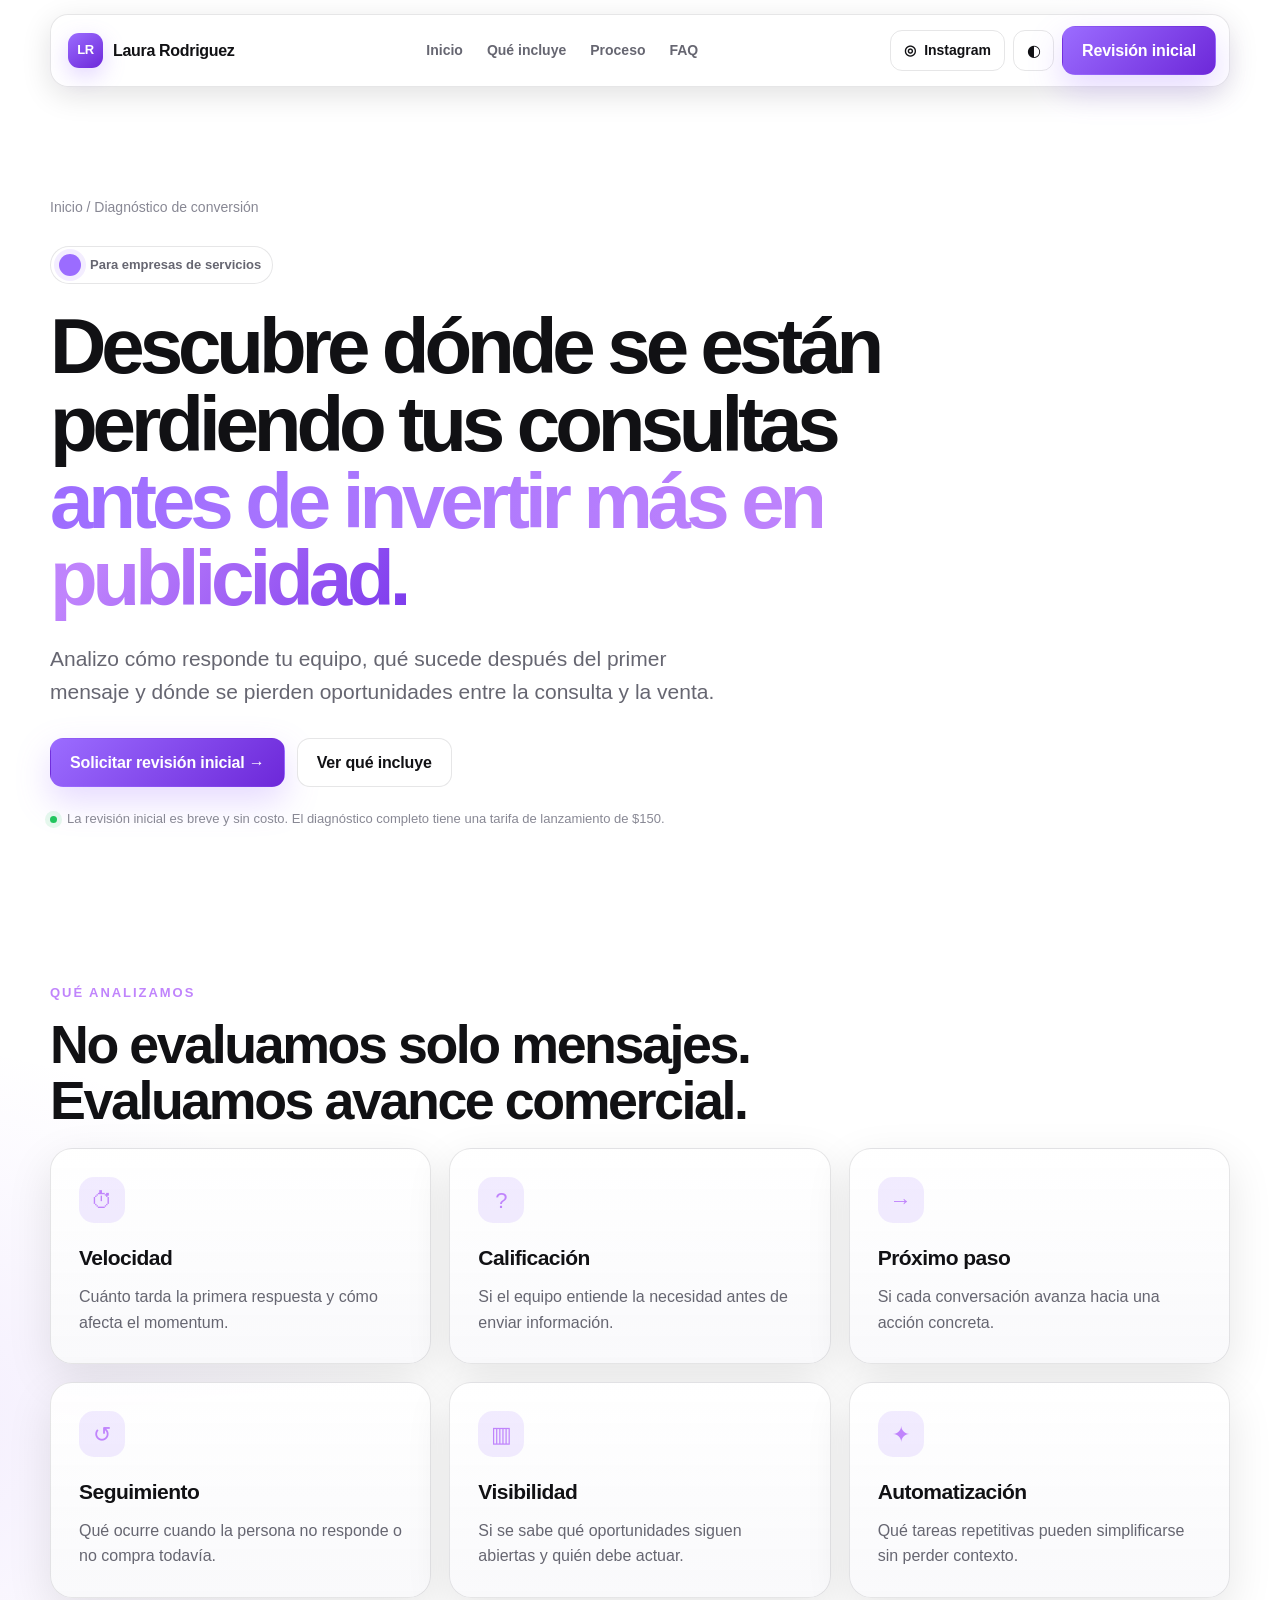
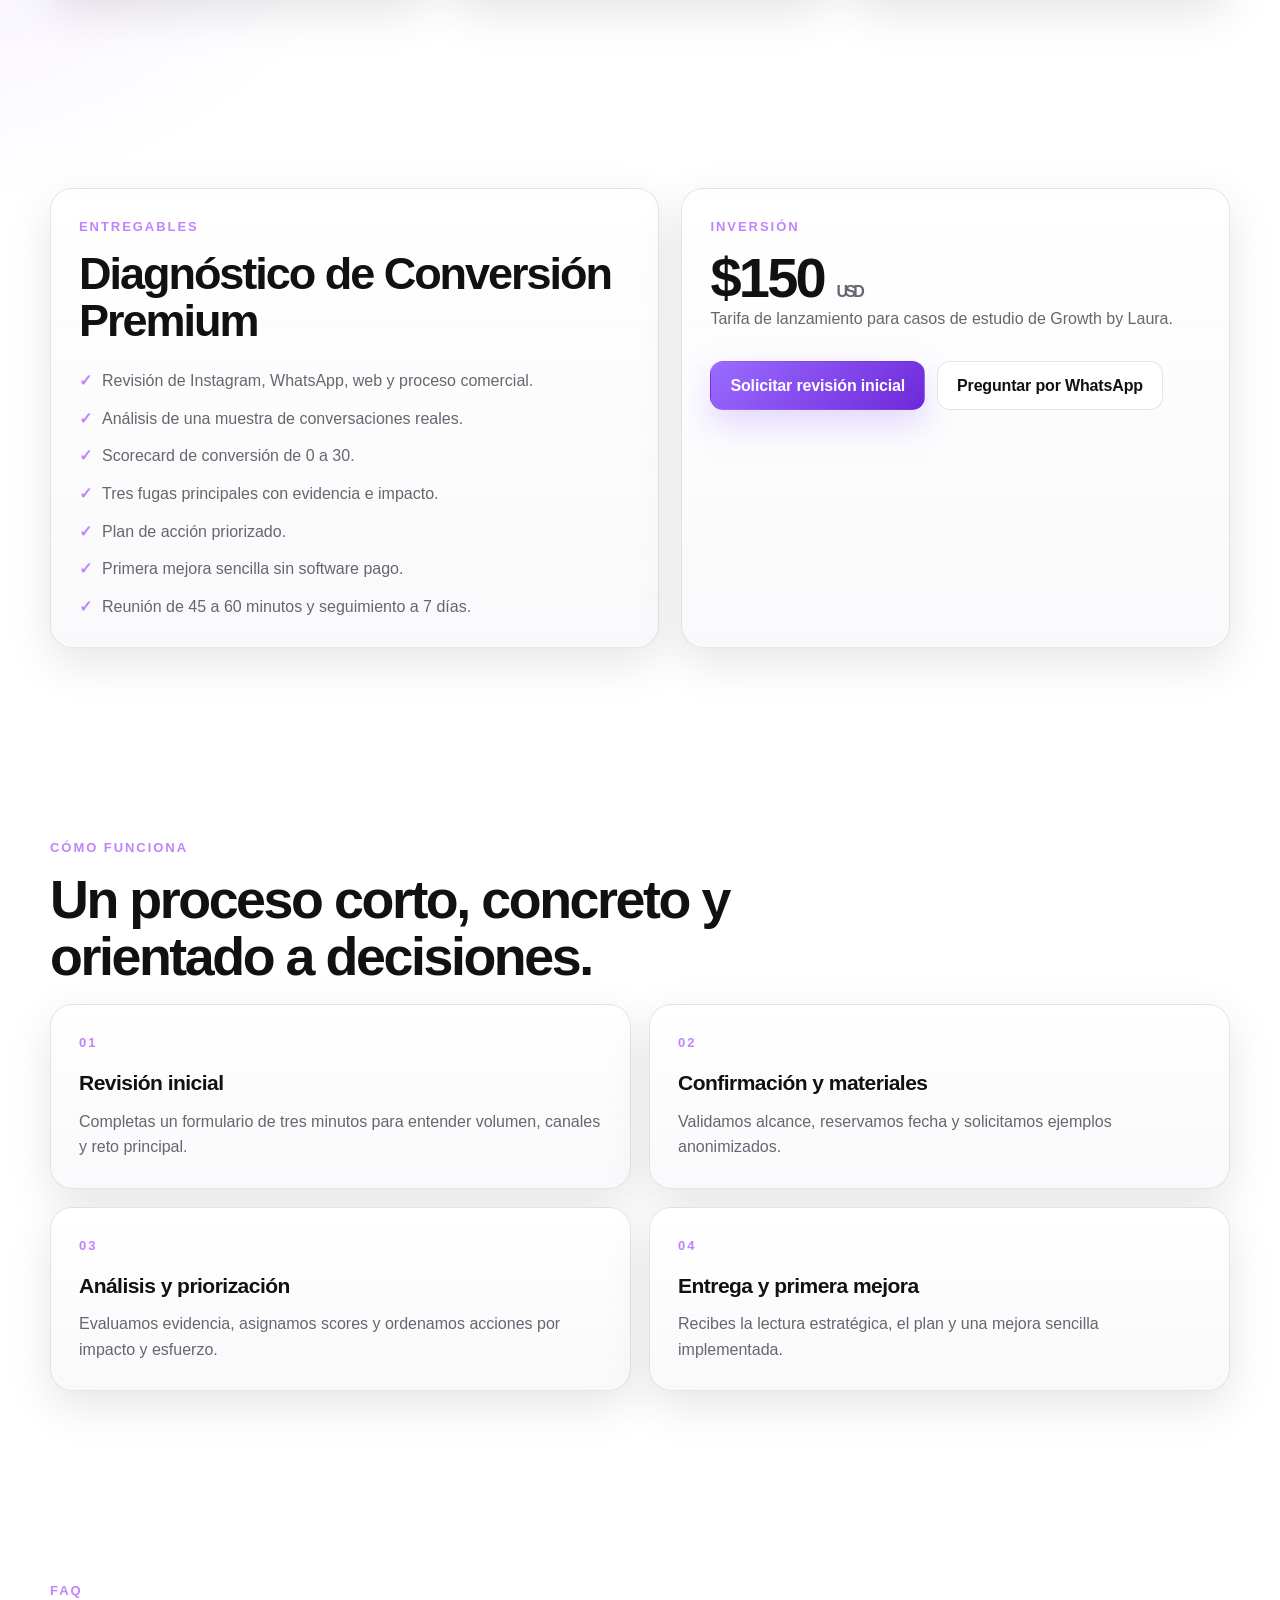
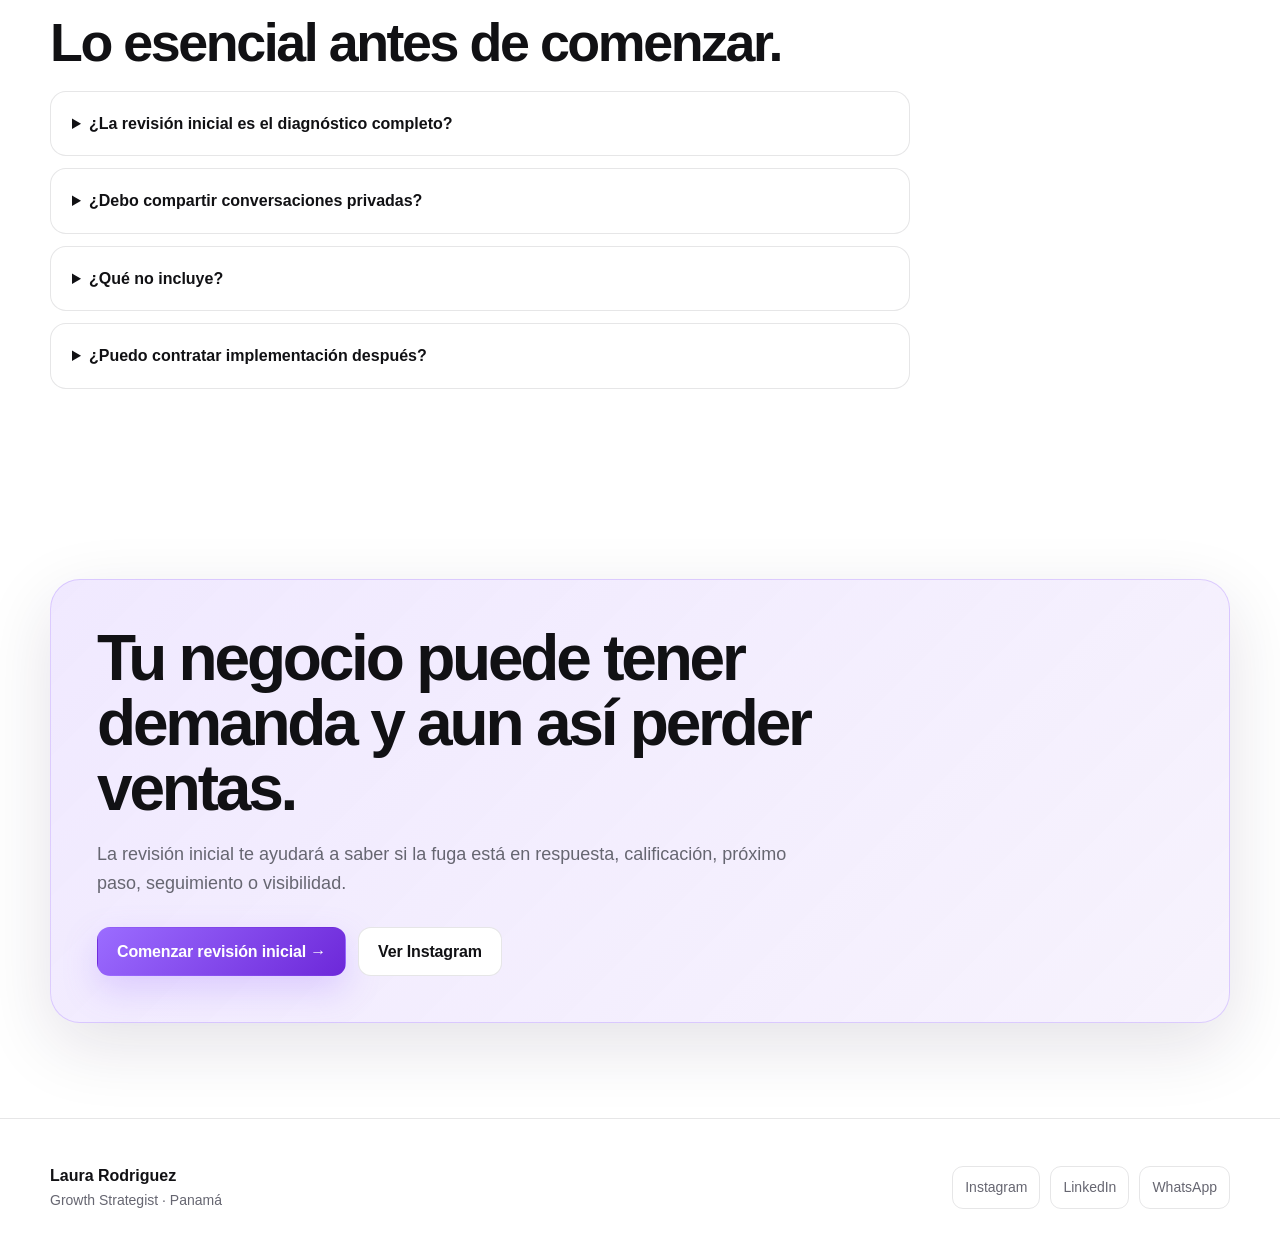
==== diagnostico-de-conversion/index.html @ 78808b45 "Add files via upload" ====
<!doctype html><html lang="es" data-theme="dark"><head><meta charset="utf-8"><meta name="viewport" content="width=device-width,initial-scale=1"><title>Diagnóstico de conversión y seguimiento de leads | Laura Rodriguez</title><meta name="description" content="Descubre dónde se pierden tus consultas. Diagnóstico de conversión para empresas de servicios: respuesta, seguimiento, procesos, automatización y plan de acción."><meta name="robots" content="index,follow,max-image-preview:large"><link rel="canonical" href="https://laurarodriguez-growth.github.io/diagnostico-de-conversion/"><link rel="stylesheet" href="../styles.css"><meta property="og:title" content="Diagnóstico de Conversión Premium | Laura Rodriguez"><meta property="og:description" content="Detecta las fugas entre la consulta y la venta y recibe un plan priorizado para corregirlas."><meta property="og:image" content="https://laurarodriguez-growth.github.io/og-image.jpg"><script type="application/ld+json">{"@context":"https://schema.org","@graph":[{"@type":"Service","name":"Diagnóstico de Conversión Premium","provider":{"@type":"Person","name":"Laura Rodriguez","url":"https://laurarodriguez-growth.github.io/"},"areaServed":"Panamá","offers":{"@type":"Offer","price":"150","priceCurrency":"USD","availability":"https://schema.org/InStock","description":"Tarifa de lanzamiento"},"description":"Evaluación del proceso de respuesta, seguimiento y conversión de consultas en clientes."},{"@type":"FAQPage","mainEntity":[{"@type":"Question","name":"¿Qué incluye el diagnóstico?","acceptedAnswer":{"@type":"Answer","text":"Incluye revisión de canales y proceso comercial, análisis de conversaciones, scorecard, tres hallazgos prioritarios, reunión estratégica, plan de acción, una primera mejora sencilla y seguimiento a siete días."}},{"@type":"Question","name":"¿La revisión inicial es gratuita?","acceptedAnswer":{"@type":"Answer","text":"Sí. La revisión inicial es breve y sirve para confirmar si el Diagnóstico Premium es el siguiente paso adecuado. El diagnóstico completo tiene una tarifa de lanzamiento de 150 USD."}},{"@type":"Question","name":"¿Necesito un CRM?","acceptedAnswer":{"@type":"Answer","text":"No. El diagnóstico analiza el proceso actual, incluso si la empresa trabaja con WhatsApp, Instagram, notas o hojas de cálculo."}}]}]}</script></head><body><header class="nav-wrap"><div class="shell nav"><a class="brand" href="../"><span class="brand-mark">LR</span><span>Laura Rodriguez</span></a><nav class="nav-links"><a href="../">Inicio</a><a href="#incluye">Qué incluye</a><a href="#proceso">Proceso</a><a href="#faq">FAQ</a></nav><div class="nav-actions"><a class="social-btn" href="https://www.instagram.com/growthbylaura/" target="_blank" rel="noopener">◎ <span>Instagram</span></a><button class="icon-btn" data-theme-toggle>◐</button><a class="btn btn-primary" href="../diagnostico.html">Revisión inicial</a></div></div></header><main><section class="shell page-hero"><div class="breadcrumb"><a href="../">Inicio</a> / Diagnóstico de conversión</div><div class="eyebrow" style="margin-top:28px"><span class="dot"></span>Para empresas de servicios</div><h1>Descubre dónde se están perdiendo tus consultas <span class="gradient">antes de invertir más en publicidad.</span></h1><p class="lead">Analizo cómo responde tu equipo, qué sucede después del primer mensaje y dónde se pierden oportunidades entre la consulta y la venta.</p><div class="actions"><a class="btn btn-primary" href="../diagnostico.html">Solicitar revisión inicial →</a><a class="btn btn-secondary" href="#incluye">Ver qué incluye</a></div><div class="note"><i></i>La revisión inicial es breve y sin costo. El diagnóstico completo tiene una tarifa de lanzamiento de $150.</div></section><section id="incluye"><div class="shell"><div class="section-kicker">Qué analizamos</div><h2 class="section-title">No evaluamos solo mensajes. Evaluamos avance comercial.</h2><div class="grid grid-3"><article class="card"><div class="icon">⏱</div><h3>Velocidad</h3><p>Cuánto tarda la primera respuesta y cómo afecta el momentum.</p></article><article class="card"><div class="icon">?</div><h3>Calificación</h3><p>Si el equipo entiende la necesidad antes de enviar información.</p></article><article class="card"><div class="icon">→</div><h3>Próximo paso</h3><p>Si cada conversación avanza hacia una acción concreta.</p></article><article class="card"><div class="icon">↺</div><h3>Seguimiento</h3><p>Qué ocurre cuando la persona no responde o no compra todavía.</p></article><article class="card"><div class="icon">▥</div><h3>Visibilidad</h3><p>Si se sabe qué oportunidades siguen abiertas y quién debe actuar.</p></article><article class="card"><div class="icon">✦</div><h3>Automatización</h3><p>Qué tareas repetitivas pueden simplificarse sin perder contexto.</p></article></div></div></section><section><div class="shell offer"><div class="card"><div class="section-kicker">Entregables</div><h2 class="section-title" style="font-size:45px">Diagnóstico de Conversión Premium</h2><ul class="checks"><li>Revisión de Instagram, WhatsApp, web y proceso comercial.</li><li>Análisis de una muestra de conversaciones reales.</li><li>Scorecard de conversión de 0 a 30.</li><li>Tres fugas principales con evidencia e impacto.</li><li>Plan de acción priorizado.</li><li>Primera mejora sencilla sin software pago.</li><li>Reunión de 45 a 60 minutos y seguimiento a 7 días.</li></ul></div><div class="card"><div class="section-kicker">Inversión</div><div class="price">$150 <small>USD</small></div><p style="color:var(--muted)">Tarifa de lanzamiento para casos de estudio de Growth by Laura.</p><div class="actions"><a class="btn btn-primary" href="../diagnostico.html">Solicitar revisión inicial</a><a class="btn btn-secondary" href="https://wa.me/50764294221?text=Hola%20Laura%2C%20quiero%20informaci%C3%B3n%20sobre%20el%20Diagn%C3%B3stico%20de%20Conversi%C3%B3n" target="_blank" rel="noopener">Preguntar por WhatsApp</a></div></div></div></section><section id="proceso"><div class="shell"><div class="section-kicker">Cómo funciona</div><h2 class="section-title">Un proceso corto, concreto y orientado a decisiones.</h2><div class="grid grid-2"><article class="card"><div class="section-kicker">01</div><h3>Revisión inicial</h3><p>Completas un formulario de tres minutos para entender volumen, canales y reto principal.</p></article><article class="card"><div class="section-kicker">02</div><h3>Confirmación y materiales</h3><p>Validamos alcance, reservamos fecha y solicitamos ejemplos anonimizados.</p></article><article class="card"><div class="section-kicker">03</div><h3>Análisis y priorización</h3><p>Evaluamos evidencia, asignamos scores y ordenamos acciones por impacto y esfuerzo.</p></article><article class="card"><div class="section-kicker">04</div><h3>Entrega y primera mejora</h3><p>Recibes la lectura estratégica, el plan y una mejora sencilla implementada.</p></article></div></div></section><section id="faq"><div class="shell"><div class="section-kicker">FAQ</div><h2 class="section-title">Lo esencial antes de comenzar.</h2><div class="faq"><details><summary>¿La revisión inicial es el diagnóstico completo?</summary><p>No. La revisión inicial es un filtro breve y gratuito. El diagnóstico completo requiere análisis, reunión, entregables y tiene un precio de $150.</p></details><details><summary>¿Debo compartir conversaciones privadas?</summary><p>Solo ejemplos anonimizados y relevantes. No se solicitan contraseñas por WhatsApp ni correo.</p></details><details><summary>¿Qué no incluye?</summary><p>No incluye licencias, publicidad, programación a medida, WhatsApp API, migraciones masivas ni implementación completa de CRM.</p></details><details><summary>¿Puedo contratar implementación después?</summary><p>Sí. Cuando una necesidad excede la primera mejora incluida, se cotiza como una implementación adicional con alcance propio.</p></details></div></div></section><section><div class="shell cta"><h2>Tu negocio puede tener demanda y aun así perder ventas.</h2><p>La revisión inicial te ayudará a saber si la fuga está en respuesta, calificación, próximo paso, seguimiento o visibilidad.</p><div class="actions"><a class="btn btn-primary" href="../diagnostico.html">Comenzar revisión inicial →</a><a class="btn btn-secondary" href="https://www.instagram.com/growthbylaura/" target="_blank" rel="noopener">Ver Instagram</a></div></div></section></main><footer class="footer"><div class="shell footer-row"><div><strong>Laura Rodriguez</strong><div style="color:var(--muted);font-size:14px">Growth Strategist · Panamá</div></div><div class="socials"><a href="https://www.instagram.com/growthbylaura/">Instagram</a><a href="https://www.linkedin.com/in/laurarodriguez20/">LinkedIn</a><a href="https://wa.me/50764294221">WhatsApp</a></div></div></footer><a class="mobile-social" href="https://www.instagram.com/growthbylaura/" aria-label="Instagram">◎</a><script src="../script.js" defer></script></body></html>
---- styles.css ----
:root{
  color-scheme:dark;
  --bg:#09090b;--bg2:#111114;--card:#141419;--card2:#191921;
  --text:#f7f7fa;--muted:#aaaab5;--muted2:#7d7d89;
  --line:rgba(255,255,255,.11);--line2:rgba(255,255,255,.18);
  --accent:#9b6cff;--accent2:#c084fc;--accent3:#6d28d9;
  --green:#22c55e;--shadow:0 28px 90px rgba(0,0,0,.42);
  --max:1180px;--r1:32px;--r2:22px;--r3:14px;
}
html[data-theme="light"]{
  color-scheme:light;--bg:#fff;--bg2:#f6f6f9;--card:#fff;--card2:#f9f9fb;
  --text:#111114;--muted:#666671;--muted2:#888894;--line:rgba(17,17,20,.10);
  --line2:rgba(17,17,20,.18);--shadow:0 22px 70px rgba(30,20,60,.12)
}
*{box-sizing:border-box}html{scroll-behavior:smooth}body{margin:0;min-width:320px;background:
radial-gradient(850px 520px at 88% -8%,rgba(155,108,255,.18),transparent 70%),
radial-gradient(700px 520px at -10% 32%,rgba(124,58,237,.09),transparent 75%),var(--bg);
color:var(--text);font-family:Inter,ui-sans-serif,-apple-system,BlinkMacSystemFont,"Segoe UI",sans-serif;line-height:1.6;-webkit-font-smoothing:antialiased}a{color:inherit;text-decoration:none}img{display:block;max-width:100%}button{font:inherit}.shell{width:min(calc(100% - 40px),var(--max));margin:auto}.skip{position:fixed;top:-100px;left:16px;z-index:1000;padding:10px 14px;background:var(--text);color:var(--bg);border-radius:10px}.skip:focus{top:16px}
.nav-wrap{position:sticky;top:0;z-index:50;padding:14px 0}.nav{display:flex;align-items:center;justify-content:space-between;gap:18px;padding:11px 13px 11px 17px;border:1px solid var(--line);border-radius:18px;background:color-mix(in srgb,var(--bg) 76%,transparent);backdrop-filter:blur(18px) saturate(150%);box-shadow:0 8px 30px rgba(0,0,0,.12)}.brand{display:flex;align-items:center;gap:10px;font-weight:800;letter-spacing:-.02em}.brand-mark{display:grid;place-items:center;width:35px;height:35px;border-radius:11px;background:linear-gradient(145deg,var(--accent),var(--accent3));color:#fff;box-shadow:0 8px 22px rgba(155,108,255,.28);font-size:13px}.nav-links{display:flex;align-items:center;gap:4px}.nav-links a{padding:9px 10px;border-radius:10px;color:var(--muted);font-size:14px;font-weight:650}.nav-links a:hover{color:var(--text);background:var(--bg2)}.nav-actions{display:flex;align-items:center;gap:8px}.icon-btn{display:grid;place-items:center;width:41px;height:41px;border-radius:12px;border:1px solid var(--line);background:transparent;color:var(--text);cursor:pointer}.social-btn{display:inline-flex;align-items:center;gap:8px;min-height:41px;padding:0 13px;border:1px solid var(--line);border-radius:12px;font-size:14px;font-weight:750}.social-btn:hover,.icon-btn:hover{border-color:var(--line2);background:var(--bg2)}
.btn{display:inline-flex;align-items:center;justify-content:center;gap:9px;min-height:49px;padding:0 19px;border-radius:13px;border:1px solid transparent;font-weight:800;letter-spacing:-.01em;transition:.2s ease}.btn:hover{transform:translateY(-2px)}.btn-primary{background:linear-gradient(135deg,var(--accent),var(--accent3));color:#fff;box-shadow:0 14px 34px rgba(155,108,255,.26)}.btn-secondary{border-color:var(--line);background:var(--card);color:var(--text)}.btn-ghost{border-color:var(--line);background:transparent}.eyebrow{display:inline-flex;align-items:center;gap:9px;padding:7px 11px 7px 8px;border:1px solid var(--line);border-radius:999px;color:var(--muted);background:color-mix(in srgb,var(--card) 72%,transparent);font-size:13px;font-weight:760}.dot{width:22px;height:22px;border-radius:999px;background:var(--accent);box-shadow:0 0 0 5px rgba(155,108,255,.12)}
.hero{display:grid;grid-template-columns:1.06fr .94fr;align-items:center;gap:clamp(42px,7vw,92px);min-height:calc(100svh - 90px);padding:clamp(68px,8vw,112px) 0 88px}.hero h1,.page-hero h1{margin:24px 0;font-size:clamp(48px,6.1vw,82px);line-height:.99;letter-spacing:-.065em}.gradient{background:linear-gradient(125deg,var(--accent),#c084fc 70%,#7c3aed);-webkit-background-clip:text;background-clip:text;color:transparent}.lead{max-width:680px;color:var(--muted);font-size:clamp(18px,2vw,21px);line-height:1.58}.actions{display:flex;flex-wrap:wrap;gap:12px;margin-top:30px}.note{display:flex;align-items:center;gap:10px;margin-top:22px;color:var(--muted2);font-size:13px}.note i{width:7px;height:7px;border-radius:999px;background:var(--green);box-shadow:0 0 0 5px rgba(34,197,94,.11)}.portrait{position:relative;overflow:hidden;aspect-ratio:4/5;border:1px solid var(--line2);border-radius:36px;background:var(--bg2);box-shadow:var(--shadow)}.portrait img{width:100%;height:100%;object-fit:cover;object-position:50% 42%}.portrait:after{content:"";position:absolute;inset:0;background:linear-gradient(to top,rgba(7,5,13,.47),transparent 46%)}.portrait-label{position:absolute;left:22px;right:22px;bottom:20px;z-index:2;color:#fff}.portrait-label strong{display:block;font-size:20px}.portrait-label span{font-size:13px;color:rgba(255,255,255,.75)}
section{padding:95px 0}.section-kicker{margin-bottom:12px;color:var(--accent2);font-size:13px;font-weight:850;letter-spacing:.15em;text-transform:uppercase}.section-title{max-width:790px;margin:0 0 20px;font-size:clamp(34px,4.2vw,58px);line-height:1.05;letter-spacing:-.045em}.section-intro{max-width:750px;margin:0 0 42px;color:var(--muted);font-size:18px}.grid{display:grid;gap:18px}.grid-2{grid-template-columns:repeat(2,minmax(0,1fr))}.grid-3{grid-template-columns:repeat(3,minmax(0,1fr))}.card{padding:28px;border:1px solid var(--line);border-radius:var(--r2);background:linear-gradient(180deg,color-mix(in srgb,var(--card) 92%,transparent),color-mix(in srgb,var(--card2) 96%,transparent));box-shadow:0 15px 45px rgba(0,0,0,.10)}.card h3{margin:0 0 9px;font-size:21px;letter-spacing:-.025em}.card p{margin:0;color:var(--muted)}.icon{display:grid;place-items:center;width:46px;height:46px;margin-bottom:18px;border-radius:15px;background:rgba(155,108,255,.13);color:var(--accent2);font-size:22px}.flow{display:grid;grid-template-columns:repeat(5,minmax(0,1fr));gap:12px}.flow-step{position:relative;padding:22px;border:1px solid var(--line);border-radius:18px;background:var(--card)}.flow-step b{display:block;color:var(--accent2);font-size:13px;margin-bottom:10px}.flow-step strong{display:block;margin-bottom:6px}.flow-step span{color:var(--muted);font-size:14px}.quote{padding:34px;border-left:3px solid var(--accent);border-radius:0 var(--r2) var(--r2) 0;background:rgba(155,108,255,.08);font-size:clamp(24px,3vw,37px);line-height:1.25;letter-spacing:-.03em}.offer{display:grid;grid-template-columns:1fr .9fr;gap:22px;align-items:stretch}.price{font-size:56px;line-height:1;font-weight:850;letter-spacing:-.05em}.price small{font-size:16px;color:var(--muted);font-weight:600}.checks{display:grid;gap:12px;margin:24px 0 0;padding:0;list-style:none}.checks li{display:flex;gap:10px;color:var(--muted)}.checks li:before{content:"✓";color:var(--accent2);font-weight:900}.faq{display:grid;gap:12px;max-width:860px}.faq details{padding:19px 21px;border:1px solid var(--line);border-radius:16px;background:var(--card)}.faq summary{cursor:pointer;font-weight:800}.faq p{margin:13px 0 0;color:var(--muted)}
.page-hero{padding:95px 0 58px}.page-hero h1{max-width:900px}.breadcrumb{color:var(--muted2);font-size:14px}.article{max-width:840px;margin:auto}.article h2{margin:54px 0 15px;font-size:34px;line-height:1.12;letter-spacing:-.035em}.article h3{margin:30px 0 10px;font-size:23px}.article p,.article li{color:var(--muted);font-size:18px}.article strong{color:var(--text)}.callout{margin:34px 0;padding:25px;border:1px solid rgba(155,108,255,.35);border-radius:18px;background:rgba(155,108,255,.08)}.metric{font-size:clamp(60px,10vw,112px);line-height:.92;font-weight:900;letter-spacing:-.07em;color:var(--accent2)}
.cta{padding:46px;border:1px solid rgba(155,108,255,.28);border-radius:30px;background:linear-gradient(135deg,rgba(155,108,255,.15),rgba(109,40,217,.06));box-shadow:var(--shadow)}.cta h2{max-width:800px;margin:0 0 14px;font-size:clamp(36px,5vw,64px);line-height:1.02;letter-spacing:-.05em}.cta p{max-width:700px;color:var(--muted);font-size:18px}.footer{padding:44px 0;border-top:1px solid var(--line)}.footer-row{display:flex;justify-content:space-between;align-items:center;gap:20px}.socials{display:flex;flex-wrap:wrap;gap:10px}.socials a{padding:9px 12px;border:1px solid var(--line);border-radius:11px;color:var(--muted);font-size:14px}.socials a:hover{color:var(--text);border-color:var(--line2)}
.mobile-social{display:none;position:fixed;right:16px;bottom:16px;z-index:45;width:54px;height:54px;border-radius:17px;background:linear-gradient(135deg,#833ab4,#fd1d1d,#fcb045);color:#fff;box-shadow:0 15px 35px rgba(0,0,0,.35);place-items:center;font-weight:900}
@media(max-width:900px){.nav-links{display:none}.hero,.offer{grid-template-columns:1fr}.hero{padding-top:58px}.portrait{max-width:560px}.grid-3{grid-template-columns:1fr 1fr}.flow{grid-template-columns:1fr 1fr}.social-btn span{display:none}.mobile-social{display:grid}}
@media(max-width:620px){.shell{width:min(calc(100% - 28px),var(--max))}.hero h1,.page-hero h1{font-size:45px}.section-title{font-size:38px}.grid-2,.grid-3,.flow{grid-template-columns:1fr}.card{padding:22px}.cta{padding:30px 23px}.footer-row{align-items:flex-start;flex-direction:column}.nav .btn{display:none}.portrait{border-radius:25px}.article p,.article li{font-size:17px}}
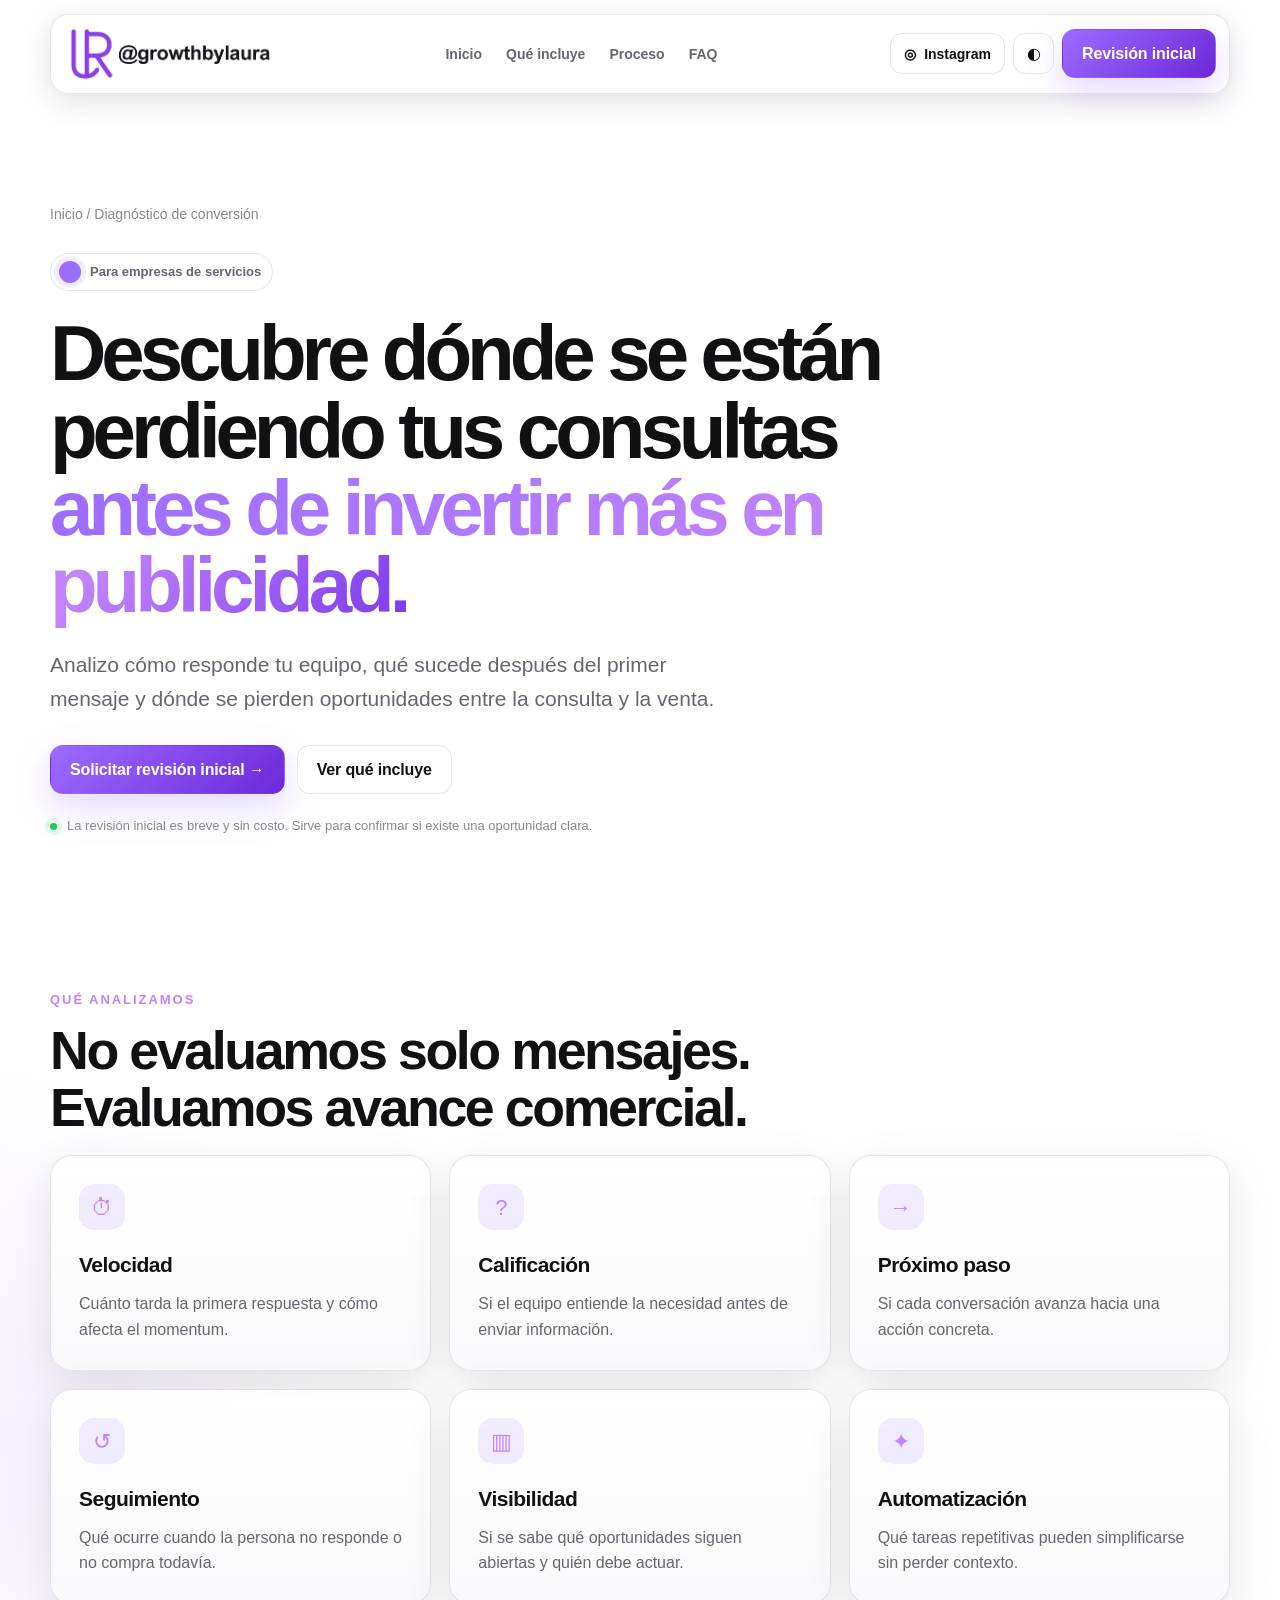
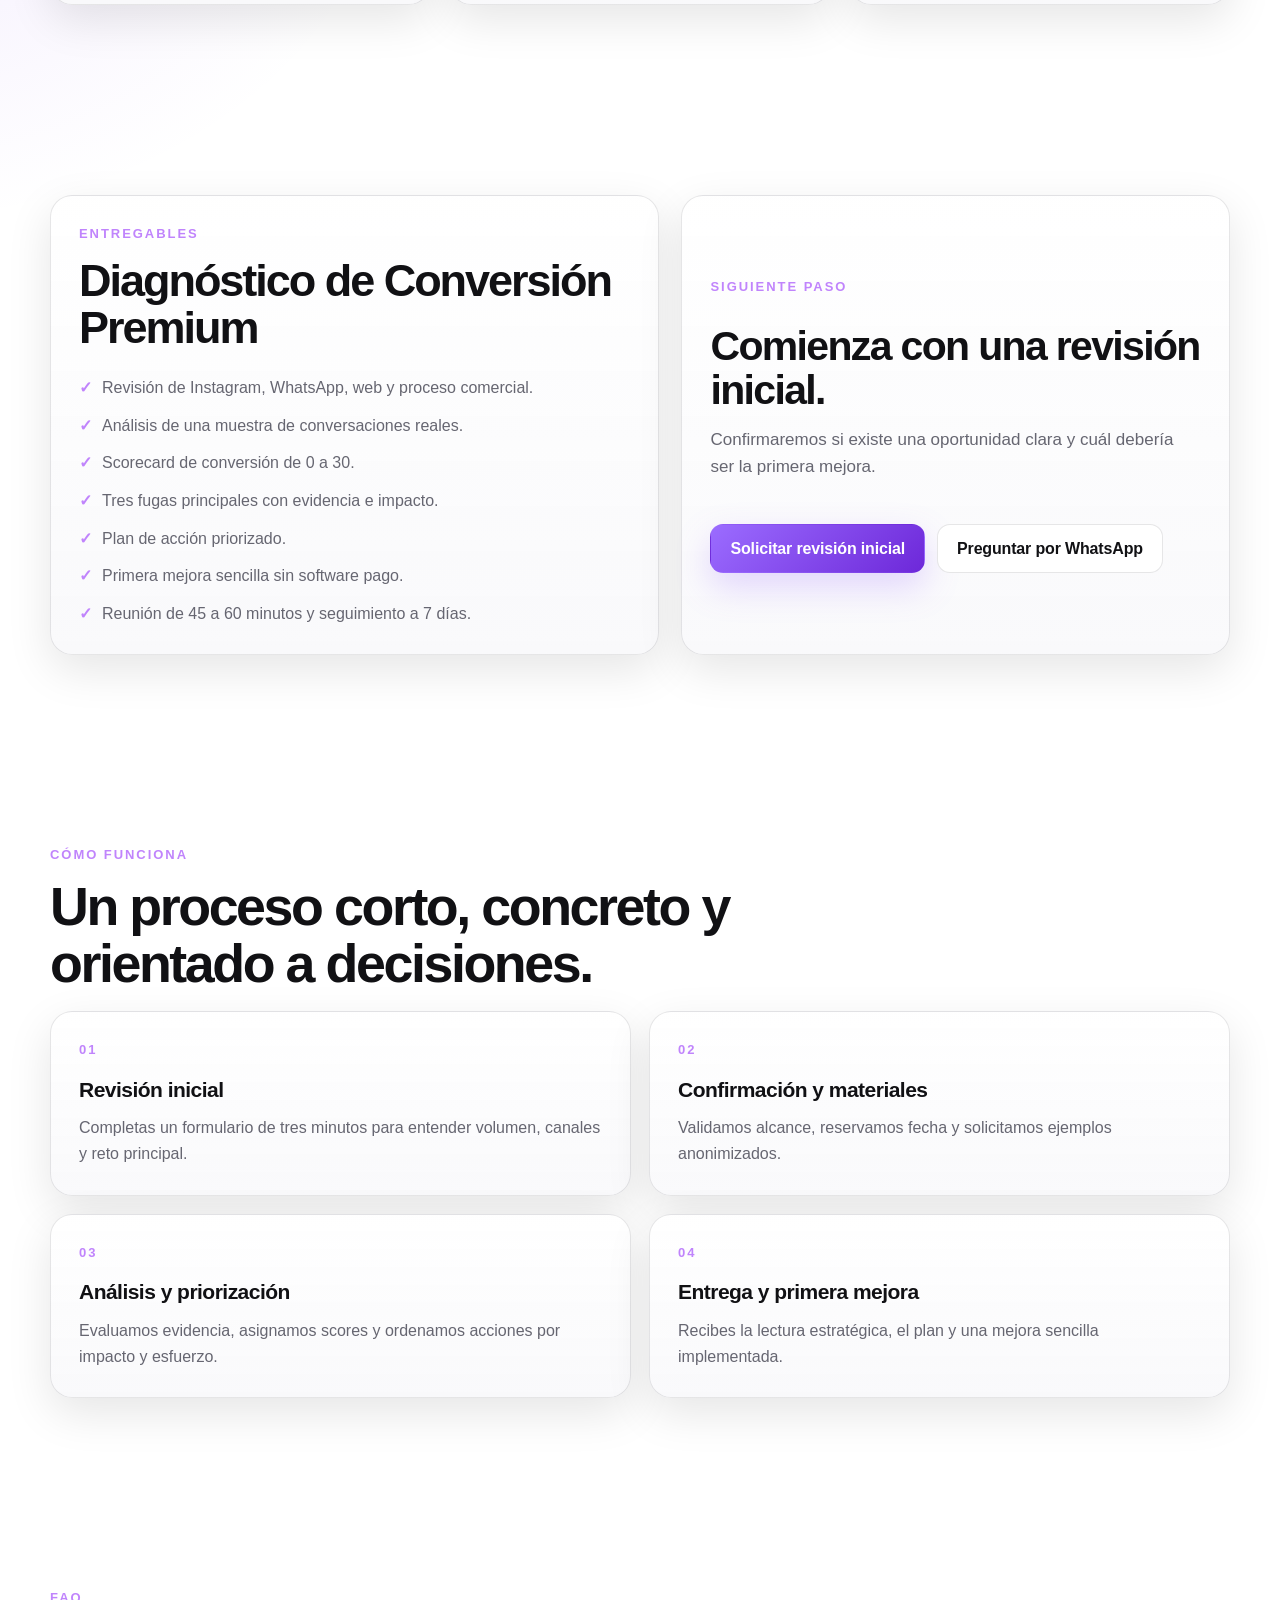
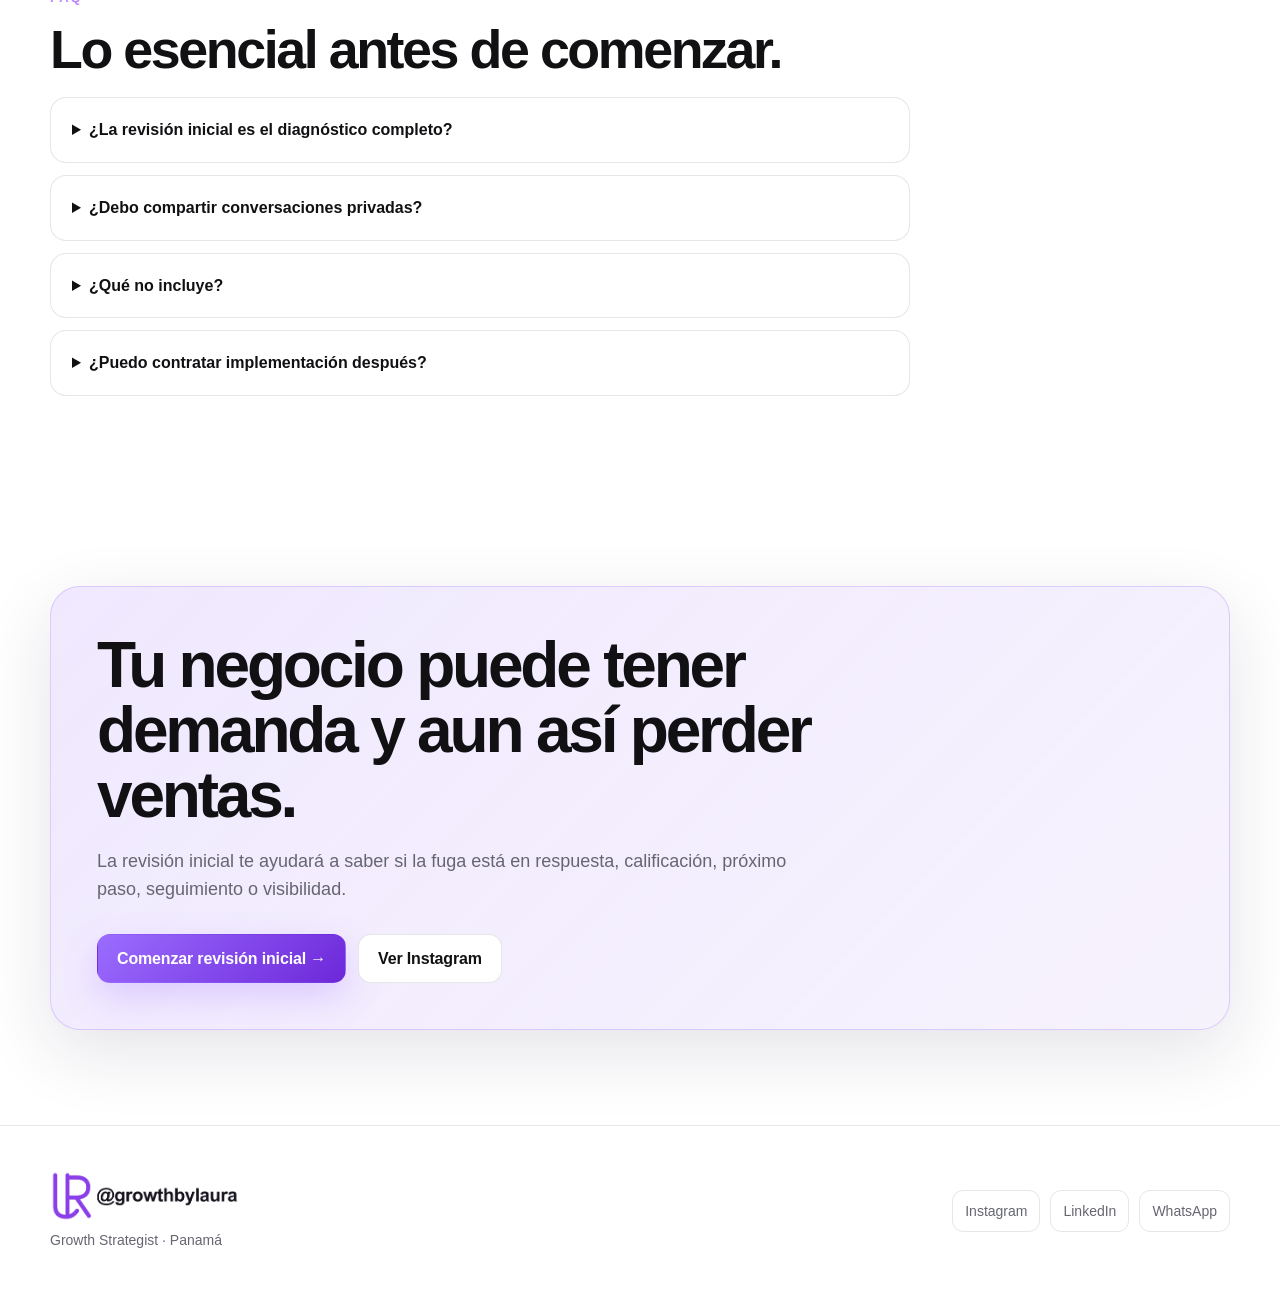
==== commit f7fbb892: "Add files via upload" ====
--- a/diagnostico-de-conversion/index.html
+++ b/diagnostico-de-conversion/index.html
@@ -1 +1 @@
-<!doctype html><html lang="es" data-theme="dark"><head><meta charset="utf-8"><meta name="viewport" content="width=device-width,initial-scale=1"><title>Diagnóstico de conversión y seguimiento de leads | Laura Rodriguez</title><meta name="description" content="Descubre dónde se pierden tus consultas. Diagnóstico de conversión para empresas de servicios: respuesta, seguimiento, procesos, automatización y plan de acción."><meta name="robots" content="index,follow,max-image-preview:large"><link rel="canonical" href="https://laurarodriguez-growth.github.io/diagnostico-de-conversion/"><link rel="stylesheet" href="../styles.css"><meta property="og:title" content="Diagnóstico de Conversión Premium | Laura Rodriguez"><meta property="og:description" content="Detecta las fugas entre la consulta y la venta y recibe un plan priorizado para corregirlas."><meta property="og:image" content="https://laurarodriguez-growth.github.io/og-image.jpg"><script type="application/ld+json">{"@context":"https://schema.org","@graph":[{"@type":"Service","name":"Diagnóstico de Conversión Premium","provider":{"@type":"Person","name":"Laura Rodriguez","url":"https://laurarodriguez-growth.github.io/"},"areaServed":"Panamá","offers":{"@type":"Offer","price":"150","priceCurrency":"USD","availability":"https://schema.org/InStock","description":"Tarifa de lanzamiento"},"description":"Evaluación del proceso de respuesta, seguimiento y conversión de consultas en clientes."},{"@type":"FAQPage","mainEntity":[{"@type":"Question","name":"¿Qué incluye el diagnóstico?","acceptedAnswer":{"@type":"Answer","text":"Incluye revisión de canales y proceso comercial, análisis de conversaciones, scorecard, tres hallazgos prioritarios, reunión estratégica, plan de acción, una primera mejora sencilla y seguimiento a siete días."}},{"@type":"Question","name":"¿La revisión inicial es gratuita?","acceptedAnswer":{"@type":"Answer","text":"Sí. La revisión inicial es breve y sirve para confirmar si el Diagnóstico Premium es el siguiente paso adecuado. El diagnóstico completo tiene una tarifa de lanzamiento de 150 USD."}},{"@type":"Question","name":"¿Necesito un CRM?","acceptedAnswer":{"@type":"Answer","text":"No. El diagnóstico analiza el proceso actual, incluso si la empresa trabaja con WhatsApp, Instagram, notas o hojas de cálculo."}}]}]}</script></head><body><header class="nav-wrap"><div class="shell nav"><a class="brand" href="../"><span class="brand-mark">LR</span><span>Laura Rodriguez</span></a><nav class="nav-links"><a href="../">Inicio</a><a href="#incluye">Qué incluye</a><a href="#proceso">Proceso</a><a href="#faq">FAQ</a></nav><div class="nav-actions"><a class="social-btn" href="https://www.instagram.com/growthbylaura/" target="_blank" rel="noopener">◎ <span>Instagram</span></a><button class="icon-btn" data-theme-toggle>◐</button><a class="btn btn-primary" href="../diagnostico.html">Revisión inicial</a></div></div></header><main><section class="shell page-hero"><div class="breadcrumb"><a href="../">Inicio</a> / Diagnóstico de conversión</div><div class="eyebrow" style="margin-top:28px"><span class="dot"></span>Para empresas de servicios</div><h1>Descubre dónde se están perdiendo tus consultas <span class="gradient">antes de invertir más en publicidad.</span></h1><p class="lead">Analizo cómo responde tu equipo, qué sucede después del primer mensaje y dónde se pierden oportunidades entre la consulta y la venta.</p><div class="actions"><a class="btn btn-primary" href="../diagnostico.html">Solicitar revisión inicial →</a><a class="btn btn-secondary" href="#incluye">Ver qué incluye</a></div><div class="note"><i></i>La revisión inicial es breve y sin costo. El diagnóstico completo tiene una tarifa de lanzamiento de $150.</div></section><section id="incluye"><div class="shell"><div class="section-kicker">Qué analizamos</div><h2 class="section-title">No evaluamos solo mensajes. Evaluamos avance comercial.</h2><div class="grid grid-3"><article class="card"><div class="icon">⏱</div><h3>Velocidad</h3><p>Cuánto tarda la primera respuesta y cómo afecta el momentum.</p></article><article class="card"><div class="icon">?</div><h3>Calificación</h3><p>Si el equipo entiende la necesidad antes de enviar información.</p></article><article class="card"><div class="icon">→</div><h3>Próximo paso</h3><p>Si cada conversación avanza hacia una acción concreta.</p></article><article class="card"><div class="icon">↺</div><h3>Seguimiento</h3><p>Qué ocurre cuando la persona no responde o no compra todavía.</p></article><article class="card"><div class="icon">▥</div><h3>Visibilidad</h3><p>Si se sabe qué oportunidades siguen abiertas y quién debe actuar.</p></article><article class="card"><div class="icon">✦</div><h3>Automatización</h3><p>Qué tareas repetitivas pueden simplificarse sin perder contexto.</p></article></div></div></section><section><div class="shell offer"><div class="card"><div class="section-kicker">Entregables</div><h2 class="section-title" style="font-size:45px">Diagnóstico de Conversión Premium</h2><ul class="checks"><li>Revisión de Instagram, WhatsApp, web y proceso comercial.</li><li>Análisis de una muestra de conversaciones reales.</li><li>Scorecard de conversión de 0 a 30.</li><li>Tres fugas principales con evidencia e impacto.</li><li>Plan de acción priorizado.</li><li>Primera mejora sencilla sin software pago.</li><li>Reunión de 45 a 60 minutos y seguimiento a 7 días.</li></ul></div><div class="card"><div class="section-kicker">Inversión</div><div class="price">$150 <small>USD</small></div><p style="color:var(--muted)">Tarifa de lanzamiento para casos de estudio de Growth by Laura.</p><div class="actions"><a class="btn btn-primary" href="../diagnostico.html">Solicitar revisión inicial</a><a class="btn btn-secondary" href="https://wa.me/50764294221?text=Hola%20Laura%2C%20quiero%20informaci%C3%B3n%20sobre%20el%20Diagn%C3%B3stico%20de%20Conversi%C3%B3n" target="_blank" rel="noopener">Preguntar por WhatsApp</a></div></div></div></section><section id="proceso"><div class="shell"><div class="section-kicker">Cómo funciona</div><h2 class="section-title">Un proceso corto, concreto y orientado a decisiones.</h2><div class="grid grid-2"><article class="card"><div class="section-kicker">01</div><h3>Revisión inicial</h3><p>Completas un formulario de tres minutos para entender volumen, canales y reto principal.</p></article><article class="card"><div class="section-kicker">02</div><h3>Confirmación y materiales</h3><p>Validamos alcance, reservamos fecha y solicitamos ejemplos anonimizados.</p></article><article class="card"><div class="section-kicker">03</div><h3>Análisis y priorización</h3><p>Evaluamos evidencia, asignamos scores y ordenamos acciones por impacto y esfuerzo.</p></article><article class="card"><div class="section-kicker">04</div><h3>Entrega y primera mejora</h3><p>Recibes la lectura estratégica, el plan y una mejora sencilla implementada.</p></article></div></div></section><section id="faq"><div class="shell"><div class="section-kicker">FAQ</div><h2 class="section-title">Lo esencial antes de comenzar.</h2><div class="faq"><details><summary>¿La revisión inicial es el diagnóstico completo?</summary><p>No. La revisión inicial es un filtro breve y gratuito. El diagnóstico completo requiere análisis, reunión, entregables y tiene un precio de $150.</p></details><details><summary>¿Debo compartir conversaciones privadas?</summary><p>Solo ejemplos anonimizados y relevantes. No se solicitan contraseñas por WhatsApp ni correo.</p></details><details><summary>¿Qué no incluye?</summary><p>No incluye licencias, publicidad, programación a medida, WhatsApp API, migraciones masivas ni implementación completa de CRM.</p></details><details><summary>¿Puedo contratar implementación después?</summary><p>Sí. Cuando una necesidad excede la primera mejora incluida, se cotiza como una implementación adicional con alcance propio.</p></details></div></div></section><section><div class="shell cta"><h2>Tu negocio puede tener demanda y aun así perder ventas.</h2><p>La revisión inicial te ayudará a saber si la fuga está en respuesta, calificación, próximo paso, seguimiento o visibilidad.</p><div class="actions"><a class="btn btn-primary" href="../diagnostico.html">Comenzar revisión inicial →</a><a class="btn btn-secondary" href="https://www.instagram.com/growthbylaura/" target="_blank" rel="noopener">Ver Instagram</a></div></div></section></main><footer class="footer"><div class="shell footer-row"><div><strong>Laura Rodriguez</strong><div style="color:var(--muted);font-size:14px">Growth Strategist · Panamá</div></div><div class="socials"><a href="https://www.instagram.com/growthbylaura/">Instagram</a><a href="https://www.linkedin.com/in/laurarodriguez20/">LinkedIn</a><a href="https://wa.me/50764294221">WhatsApp</a></div></div></footer><a class="mobile-social" href="https://www.instagram.com/growthbylaura/" aria-label="Instagram">◎</a><script src="../script.js" defer></script></body></html>
+<!doctype html><html lang="es" data-theme="dark"><head><meta charset="utf-8"><meta name="viewport" content="width=device-width,initial-scale=1"><title>Diagnóstico de conversión y seguimiento de leads | Laura Rodriguez</title><meta name="description" content="Descubre dónde se pierden tus consultas. Diagnóstico de conversión para empresas de servicios: respuesta, seguimiento, procesos, automatización y plan de acción."><meta name="robots" content="index,follow,max-image-preview:large"><link rel="canonical" href="https://laurarodriguez-growth.github.io/diagnostico-de-conversion/"><link rel="icon" href="../assets/brand/favicon.ico" sizes="any"><link rel="icon" type="image/png" sizes="32x32" href="../assets/brand/lr-monogram-32.png"><link rel="apple-touch-icon" sizes="180x180" href="../assets/brand/lr-monogram-180.png"><link rel="stylesheet" href="../legacy-pages.css"><meta property="og:title" content="Diagnóstico de Conversión Premium | Laura Rodriguez"><meta property="og:description" content="Detecta las fugas entre la consulta y la venta y recibe un plan priorizado para corregirlas."><meta property="og:image" content="https://laurarodriguez-growth.github.io/og-image.jpg"><script type="application/ld+json">{"@context":"https://schema.org","@graph":[{"@type":"Service","name":"Diagnóstico de Conversión Premium","provider":{"@type":"Person","name":"Laura Rodriguez","url":"https://laurarodriguez-growth.github.io/"},"areaServed":"Panamá","description":"Evaluación del proceso de respuesta, seguimiento y conversión de consultas en clientes."},{"@type":"FAQPage","mainEntity":[{"@type":"Question","name":"¿Qué incluye el diagnóstico?","acceptedAnswer":{"@type":"Answer","text":"Incluye revisión de canales y proceso comercial, análisis de conversaciones, scorecard, tres hallazgos prioritarios, reunión estratégica, plan de acción, una primera mejora sencilla y seguimiento a siete días."}},{"@type":"Question","name":"¿La revisión inicial es gratuita?","acceptedAnswer":{"@type":"Answer","text":"Sí. La revisión inicial es breve y sirve para confirmar si el Diagnóstico Premium es el siguiente paso adecuado."}},{"@type":"Question","name":"¿Necesito un CRM?","acceptedAnswer":{"@type":"Answer","text":"No. El diagnóstico analiza el proceso actual, incluso si la empresa trabaja con WhatsApp, Instagram, notas o hojas de cálculo."}}]}]}</script></head><body><header class="nav-wrap"><div class="shell nav"><a class="brand brand-signature" href="../" aria-label="Growth by Laura — inicio"><img class="brand-logo brand-logo-on-dark" src="../assets/brand/lr-signature-light-purple.png" alt="Growth by Laura" width="1673" height="416"><img class="brand-logo brand-logo-on-light" src="../assets/brand/lr-signature-dark.png" alt="Growth by Laura" width="1673" height="416"></a><nav class="nav-links"><a href="../">Inicio</a><a href="#incluye">Qué incluye</a><a href="#proceso">Proceso</a><a href="#faq">FAQ</a></nav><div class="nav-actions"><a class="social-btn" href="https://www.instagram.com/growthbylaura/" target="_blank" rel="noopener">◎ <span>Instagram</span></a><button class="icon-btn" data-theme-toggle>◐</button><a class="btn btn-primary" href="../diagnostico.html">Revisión inicial</a></div></div></header><main><section class="shell page-hero"><div class="breadcrumb"><a href="../">Inicio</a> / Diagnóstico de conversión</div><div class="eyebrow" style="margin-top:28px"><span class="dot"></span>Para empresas de servicios</div><h1>Descubre dónde se están perdiendo tus consultas <span class="gradient">antes de invertir más en publicidad.</span></h1><p class="lead">Analizo cómo responde tu equipo, qué sucede después del primer mensaje y dónde se pierden oportunidades entre la consulta y la venta.</p><div class="actions"><a class="btn btn-primary" href="../diagnostico.html">Solicitar revisión inicial →</a><a class="btn btn-secondary" href="#incluye">Ver qué incluye</a></div><div class="note"><i></i>La revisión inicial es breve y sin costo. Sirve para confirmar si existe una oportunidad clara.</div></section><section id="incluye"><div class="shell"><div class="section-kicker">Qué analizamos</div><h2 class="section-title">No evaluamos solo mensajes. Evaluamos avance comercial.</h2><div class="grid grid-3"><article class="card"><div class="icon">⏱</div><h3>Velocidad</h3><p>Cuánto tarda la primera respuesta y cómo afecta el momentum.</p></article><article class="card"><div class="icon">?</div><h3>Calificación</h3><p>Si el equipo entiende la necesidad antes de enviar información.</p></article><article class="card"><div class="icon">→</div><h3>Próximo paso</h3><p>Si cada conversación avanza hacia una acción concreta.</p></article><article class="card"><div class="icon">↺</div><h3>Seguimiento</h3><p>Qué ocurre cuando la persona no responde o no compra todavía.</p></article><article class="card"><div class="icon">▥</div><h3>Visibilidad</h3><p>Si se sabe qué oportunidades siguen abiertas y quién debe actuar.</p></article><article class="card"><div class="icon">✦</div><h3>Automatización</h3><p>Qué tareas repetitivas pueden simplificarse sin perder contexto.</p></article></div></div></section><section><div class="shell offer"><div class="card"><div class="section-kicker">Entregables</div><h2 class="section-title" style="font-size:45px">Diagnóstico de Conversión Premium</h2><ul class="checks"><li>Revisión de Instagram, WhatsApp, web y proceso comercial.</li><li>Análisis de una muestra de conversaciones reales.</li><li>Scorecard de conversión de 0 a 30.</li><li>Tres fugas principales con evidencia e impacto.</li><li>Plan de acción priorizado.</li><li>Primera mejora sencilla sin software pago.</li><li>Reunión de 45 a 60 minutos y seguimiento a 7 días.</li></ul></div><div class="card offer-next-step"><div class="section-kicker">Siguiente paso</div><h3>Comienza con una revisión inicial.</h3><p>Confirmaremos si existe una oportunidad clara y cuál debería ser la primera mejora.</p><div class="actions"><a class="btn btn-primary" href="../diagnostico.html">Solicitar revisión inicial</a><a class="btn btn-secondary" href="https://wa.me/50764294221?text=Hola%20Laura%2C%20quiero%20informaci%C3%B3n%20sobre%20el%20Diagn%C3%B3stico%20de%20Conversi%C3%B3n" target="_blank" rel="noopener">Preguntar por WhatsApp</a></div></div></div></section><section id="proceso"><div class="shell"><div class="section-kicker">Cómo funciona</div><h2 class="section-title">Un proceso corto, concreto y orientado a decisiones.</h2><div class="grid grid-2"><article class="card"><div class="section-kicker">01</div><h3>Revisión inicial</h3><p>Completas un formulario de tres minutos para entender volumen, canales y reto principal.</p></article><article class="card"><div class="section-kicker">02</div><h3>Confirmación y materiales</h3><p>Validamos alcance, reservamos fecha y solicitamos ejemplos anonimizados.</p></article><article class="card"><div class="section-kicker">03</div><h3>Análisis y priorización</h3><p>Evaluamos evidencia, asignamos scores y ordenamos acciones por impacto y esfuerzo.</p></article><article class="card"><div class="section-kicker">04</div><h3>Entrega y primera mejora</h3><p>Recibes la lectura estratégica, el plan y una mejora sencilla implementada.</p></article></div></div></section><section id="faq"><div class="shell"><div class="section-kicker">FAQ</div><h2 class="section-title">Lo esencial antes de comenzar.</h2><div class="faq"><details><summary>¿La revisión inicial es el diagnóstico completo?</summary><p>No. La revisión inicial es un filtro breve y gratuito. El diagnóstico completo requiere análisis, reunión y entregables personalizados.</p></details><details><summary>¿Debo compartir conversaciones privadas?</summary><p>Solo ejemplos anonimizados y relevantes. No se solicitan contraseñas por WhatsApp ni correo.</p></details><details><summary>¿Qué no incluye?</summary><p>No incluye licencias, publicidad, programación a medida, WhatsApp API, migraciones masivas ni implementación completa de CRM.</p></details><details><summary>¿Puedo contratar implementación después?</summary><p>Sí. Cuando una necesidad excede la primera mejora incluida, se cotiza como una implementación adicional con alcance propio.</p></details></div></div></section><section><div class="shell cta"><h2>Tu negocio puede tener demanda y aun así perder ventas.</h2><p>La revisión inicial te ayudará a saber si la fuga está en respuesta, calificación, próximo paso, seguimiento o visibilidad.</p><div class="actions"><a class="btn btn-primary" href="../diagnostico.html">Comenzar revisión inicial →</a><a class="btn btn-secondary" href="https://www.instagram.com/growthbylaura/" target="_blank" rel="noopener">Ver Instagram</a></div></div></section></main><footer class="footer"><div class="shell footer-row"><div class="footer-brand-lockup"><img class="footer-brand-logo footer-brand-logo-on-dark" src="../assets/brand/lr-signature-light-purple.png" alt="Growth by Laura" width="1673" height="416" loading="lazy"><img class="footer-brand-logo footer-brand-logo-on-light" src="../assets/brand/lr-signature-dark.png" alt="Growth by Laura" width="1673" height="416" loading="lazy"><div style="color:var(--muted);font-size:14px">Growth Strategist · Panamá</div></div><div class="socials"><a href="https://www.instagram.com/growthbylaura/">Instagram</a><a href="https://www.linkedin.com/in/laurarodriguez20/">LinkedIn</a><a href="https://wa.me/50764294221">WhatsApp</a></div></div></footer><a class="mobile-social" href="https://www.instagram.com/growthbylaura/" aria-label="Instagram">◎</a><script src="../legacy-pages.js" defer></script></body></html>
--- a/legacy-pages.css
+++ b/legacy-pages.css
@@ -0,0 +1,47 @@
+:root{
+  color-scheme:dark;
+  --bg:#09090b;--bg2:#111114;--card:#141419;--card2:#191921;
+  --text:#f7f7fa;--muted:#aaaab5;--muted2:#7d7d89;
+  --line:rgba(255,255,255,.11);--line2:rgba(255,255,255,.18);
+  --accent:#9b6cff;--accent2:#c084fc;--accent3:#6d28d9;
+  --green:#22c55e;--shadow:0 28px 90px rgba(0,0,0,.42);
+  --max:1180px;--r1:32px;--r2:22px;--r3:14px;
+}
+html[data-theme="light"]{
+  color-scheme:light;--bg:#fff;--bg2:#f6f6f9;--card:#fff;--card2:#f9f9fb;
+  --text:#111114;--muted:#666671;--muted2:#888894;--line:rgba(17,17,20,.10);
+  --line2:rgba(17,17,20,.18);--shadow:0 22px 70px rgba(30,20,60,.12)
+}
+*{box-sizing:border-box}html{scroll-behavior:smooth}body{margin:0;min-width:320px;background:
+radial-gradient(850px 520px at 88% -8%,rgba(155,108,255,.18),transparent 70%),
+radial-gradient(700px 520px at -10% 32%,rgba(124,58,237,.09),transparent 75%),var(--bg);
+color:var(--text);font-family:Inter,ui-sans-serif,-apple-system,BlinkMacSystemFont,"Segoe UI",sans-serif;line-height:1.6;-webkit-font-smoothing:antialiased}a{color:inherit;text-decoration:none}img{display:block;max-width:100%}button{font:inherit}.shell{width:min(calc(100% - 40px),var(--max));margin:auto}.skip{position:fixed;top:-100px;left:16px;z-index:1000;padding:10px 14px;background:var(--text);color:var(--bg);border-radius:10px}.skip:focus{top:16px}
+.nav-wrap{position:sticky;top:0;z-index:50;padding:14px 0}.nav{display:flex;align-items:center;justify-content:space-between;gap:18px;padding:11px 13px 11px 17px;border:1px solid var(--line);border-radius:18px;background:color-mix(in srgb,var(--bg) 76%,transparent);backdrop-filter:blur(18px) saturate(150%);box-shadow:0 8px 30px rgba(0,0,0,.12)}.brand{display:flex;align-items:center;gap:10px;font-weight:800;letter-spacing:-.02em}.brand-mark{display:grid;place-items:center;width:35px;height:35px;border-radius:11px;background:linear-gradient(145deg,var(--accent),var(--accent3));color:#fff;box-shadow:0 8px 22px rgba(155,108,255,.28);font-size:13px}.nav-links{display:flex;align-items:center;gap:4px}.nav-links a{padding:9px 10px;border-radius:10px;color:var(--muted);font-size:14px;font-weight:650}.nav-links a:hover{color:var(--text);background:var(--bg2)}.nav-actions{display:flex;align-items:center;gap:8px}.icon-btn{display:grid;place-items:center;width:41px;height:41px;border-radius:12px;border:1px solid var(--line);background:transparent;color:var(--text);cursor:pointer}.social-btn{display:inline-flex;align-items:center;gap:8px;min-height:41px;padding:0 13px;border:1px solid var(--line);border-radius:12px;font-size:14px;font-weight:750}.social-btn:hover,.icon-btn:hover{border-color:var(--line2);background:var(--bg2)}
+.btn{display:inline-flex;align-items:center;justify-content:center;gap:9px;min-height:49px;padding:0 19px;border-radius:13px;border:1px solid transparent;font-weight:800;letter-spacing:-.01em;transition:.2s ease}.btn:hover{transform:translateY(-2px)}.btn-primary{background:linear-gradient(135deg,var(--accent),var(--accent3));color:#fff;box-shadow:0 14px 34px rgba(155,108,255,.26)}.btn-secondary{border-color:var(--line);background:var(--card);color:var(--text)}.btn-ghost{border-color:var(--line);background:transparent}.eyebrow{display:inline-flex;align-items:center;gap:9px;padding:7px 11px 7px 8px;border:1px solid var(--line);border-radius:999px;color:var(--muted);background:color-mix(in srgb,var(--card) 72%,transparent);font-size:13px;font-weight:760}.dot{width:22px;height:22px;border-radius:999px;background:var(--accent);box-shadow:0 0 0 5px rgba(155,108,255,.12)}
+.hero{display:grid;grid-template-columns:1.06fr .94fr;align-items:center;gap:clamp(42px,7vw,92px);min-height:calc(100svh - 90px);padding:clamp(68px,8vw,112px) 0 88px}.hero h1,.page-hero h1{margin:24px 0;font-size:clamp(48px,6.1vw,82px);line-height:.99;letter-spacing:-.065em}.gradient{background:linear-gradient(125deg,var(--accent),#c084fc 70%,#7c3aed);-webkit-background-clip:text;background-clip:text;color:transparent}.lead{max-width:680px;color:var(--muted);font-size:clamp(18px,2vw,21px);line-height:1.58}.actions{display:flex;flex-wrap:wrap;gap:12px;margin-top:30px}.note{display:flex;align-items:center;gap:10px;margin-top:22px;color:var(--muted2);font-size:13px}.note i{width:7px;height:7px;border-radius:999px;background:var(--green);box-shadow:0 0 0 5px rgba(34,197,94,.11)}.portrait{position:relative;overflow:hidden;aspect-ratio:4/5;border:1px solid var(--line2);border-radius:36px;background:var(--bg2);box-shadow:var(--shadow)}.portrait img{width:100%;height:100%;object-fit:cover;object-position:50% 42%}.portrait:after{content:"";position:absolute;inset:0;background:linear-gradient(to top,rgba(7,5,13,.47),transparent 46%)}.portrait-label{position:absolute;left:22px;right:22px;bottom:20px;z-index:2;color:#fff}.portrait-label strong{display:block;font-size:20px}.portrait-label span{font-size:13px;color:rgba(255,255,255,.75)}
+section{padding:95px 0}.section-kicker{margin-bottom:12px;color:var(--accent2);font-size:13px;font-weight:850;letter-spacing:.15em;text-transform:uppercase}.section-title{max-width:790px;margin:0 0 20px;font-size:clamp(34px,4.2vw,58px);line-height:1.05;letter-spacing:-.045em}.section-intro{max-width:750px;margin:0 0 42px;color:var(--muted);font-size:18px}.grid{display:grid;gap:18px}.grid-2{grid-template-columns:repeat(2,minmax(0,1fr))}.grid-3{grid-template-columns:repeat(3,minmax(0,1fr))}.card{padding:28px;border:1px solid var(--line);border-radius:var(--r2);background:linear-gradient(180deg,color-mix(in srgb,var(--card) 92%,transparent),color-mix(in srgb,var(--card2) 96%,transparent));box-shadow:0 15px 45px rgba(0,0,0,.10)}.card h3{margin:0 0 9px;font-size:21px;letter-spacing:-.025em}.card p{margin:0;color:var(--muted)}.icon{display:grid;place-items:center;width:46px;height:46px;margin-bottom:18px;border-radius:15px;background:rgba(155,108,255,.13);color:var(--accent2);font-size:22px}.flow{display:grid;grid-template-columns:repeat(5,minmax(0,1fr));gap:12px}.flow-step{position:relative;padding:22px;border:1px solid var(--line);border-radius:18px;background:var(--card)}.flow-step b{display:block;color:var(--accent2);font-size:13px;margin-bottom:10px}.flow-step strong{display:block;margin-bottom:6px}.flow-step span{color:var(--muted);font-size:14px}.quote{padding:34px;border-left:3px solid var(--accent);border-radius:0 var(--r2) var(--r2) 0;background:rgba(155,108,255,.08);font-size:clamp(24px,3vw,37px);line-height:1.25;letter-spacing:-.03em}.offer{display:grid;grid-template-columns:1fr .9fr;gap:22px;align-items:stretch}.price{font-size:56px;line-height:1;font-weight:850;letter-spacing:-.05em}.price small{font-size:16px;color:var(--muted);font-weight:600}.checks{display:grid;gap:12px;margin:24px 0 0;padding:0;list-style:none}.checks li{display:flex;gap:10px;color:var(--muted)}.checks li:before{content:"✓";color:var(--accent2);font-weight:900}.faq{display:grid;gap:12px;max-width:860px}.faq details{padding:19px 21px;border:1px solid var(--line);border-radius:16px;background:var(--card)}.faq summary{cursor:pointer;font-weight:800}.faq p{margin:13px 0 0;color:var(--muted)}
+.page-hero{padding:95px 0 58px}.page-hero h1{max-width:900px}.breadcrumb{color:var(--muted2);font-size:14px}.article{max-width:840px;margin:auto}.article h2{margin:54px 0 15px;font-size:34px;line-height:1.12;letter-spacing:-.035em}.article h3{margin:30px 0 10px;font-size:23px}.article p,.article li{color:var(--muted);font-size:18px}.article strong{color:var(--text)}.callout{margin:34px 0;padding:25px;border:1px solid rgba(155,108,255,.35);border-radius:18px;background:rgba(155,108,255,.08)}.metric{font-size:clamp(60px,10vw,112px);line-height:.92;font-weight:900;letter-spacing:-.07em;color:var(--accent2)}
+.cta{padding:46px;border:1px solid rgba(155,108,255,.28);border-radius:30px;background:linear-gradient(135deg,rgba(155,108,255,.15),rgba(109,40,217,.06));box-shadow:var(--shadow)}.cta h2{max-width:800px;margin:0 0 14px;font-size:clamp(36px,5vw,64px);line-height:1.02;letter-spacing:-.05em}.cta p{max-width:700px;color:var(--muted);font-size:18px}.footer{padding:44px 0;border-top:1px solid var(--line)}.footer-row{display:flex;justify-content:space-between;align-items:center;gap:20px}.socials{display:flex;flex-wrap:wrap;gap:10px}.socials a{padding:9px 12px;border:1px solid var(--line);border-radius:11px;color:var(--muted);font-size:14px}.socials a:hover{color:var(--text);border-color:var(--line2)}
+.mobile-social{display:none;position:fixed;right:16px;bottom:16px;z-index:45;width:54px;height:54px;border-radius:17px;background:linear-gradient(135deg,#833ab4,#fd1d1d,#fcb045);color:#fff;box-shadow:0 15px 35px rgba(0,0,0,.35);place-items:center;font-weight:900}
+@media(max-width:900px){.nav-links{display:none}.hero,.offer{grid-template-columns:1fr}.hero{padding-top:58px}.portrait{max-width:560px}.grid-3{grid-template-columns:1fr 1fr}.flow{grid-template-columns:1fr 1fr}.social-btn span{display:none}.mobile-social{display:grid}}
+@media(max-width:620px){.shell{width:min(calc(100% - 28px),var(--max))}.hero h1,.page-hero h1{font-size:45px}.section-title{font-size:38px}.grid-2,.grid-3,.flow{grid-template-columns:1fr}.card{padding:22px}.cta{padding:30px 23px}.footer-row{align-items:flex-start;flex-direction:column}.nav .btn{display:none}.portrait{border-radius:25px}.article p,.article li{font-size:17px}}
+
+
+/* Marca oficial Growth by Laura */
+.brand-signature{flex:0 0 auto}
+.brand-logo{width:clamp(150px,16vw,205px);height:auto}
+.brand-logo-on-light{display:none}
+html[data-theme="light"] .brand-logo-on-dark{display:none}
+html[data-theme="light"] .brand-logo-on-light{display:block}
+.footer-brand-lockup{display:grid;gap:7px}
+.footer-brand-logo{width:190px;height:auto}
+.footer-brand-logo-on-light{display:none}
+html[data-theme="light"] .footer-brand-logo-on-dark{display:none}
+html[data-theme="light"] .footer-brand-logo-on-light{display:block}
+.offer-next-step{display:grid;align-content:center;gap:14px}
+.offer-next-step h3{margin:0;font-size:clamp(28px,3.2vw,43px);line-height:1.08;letter-spacing:-.04em}
+.offer-next-step p{margin:0;color:var(--muted);font-size:17px}
+@media(max-width:620px){
+  .brand-logo{width:146px}
+  .footer-brand-logo{width:174px}
+}
